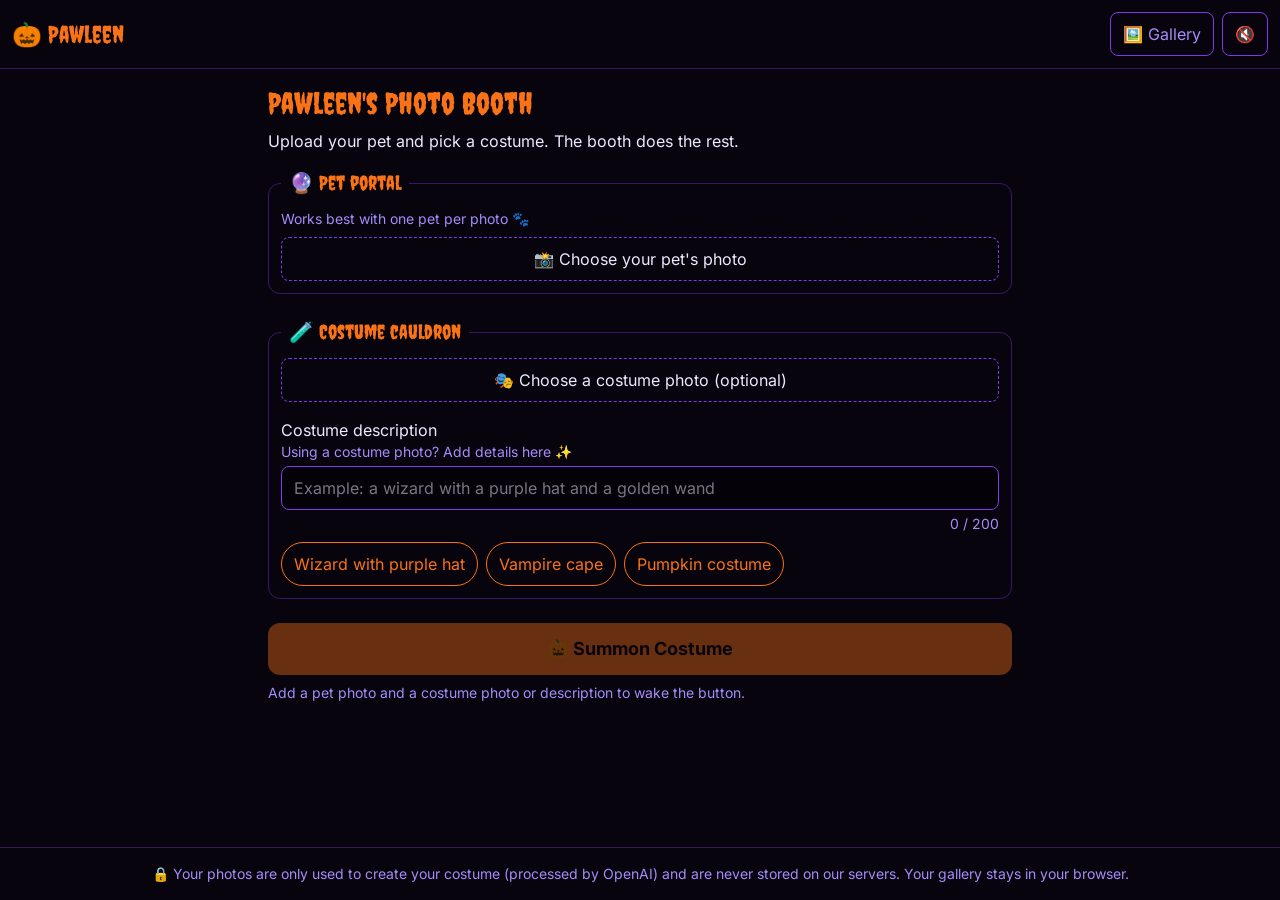
==== static/index.html @ 5bc572eb "Task 10.1: Haunted Gallery in IndexedDB" ====
<!doctype html>
<html lang="en">
<head>
  <meta charset="utf-8">
  <!-- Why: width=device-width makes the layout work from 320 px phones upward. -->
  <meta name="viewport" content="width=device-width, initial-scale=1">
  <meta name="theme-color" content="#07040d">
  <title>Pawleen | Haunted Pet Photo Booth</title>
  <!-- tailwind.css first, then styles.css, so our own rules can override it. -->
  <link rel="stylesheet" href="/static/css/tailwind.css">
  <link rel="stylesheet" href="/static/css/styles.css">
</head>
<body class="min-h-screen flex flex-col bg-night text-violet-100 font-body">

  <header class="flex flex-wrap items-center justify-between gap-2 px-3 py-3 border-b border-witch/40">
    <!-- Logo placeholder; the real logo comes in the polish tasks. -->
    <a href="/" class="font-display text-2xl text-pumpkin" id="logo">🎃 Pawleen</a>
    <nav class="flex items-center gap-2">
      <button type="button" id="nav-toggle"
        class="min-h-11 px-3 rounded-lg border border-witch text-witch-light hover:bg-witch/20 disabled:opacity-50 disabled:cursor-not-allowed">
        🖼️ Gallery
      </button>
      <!-- Sound toggle placeholder; wired up in the polish tasks. -->
      <button type="button" id="sound-toggle" aria-pressed="false" aria-label="Sound off"
        class="min-h-11 min-w-11 px-3 rounded-lg border border-witch text-witch-light hover:bg-witch/20">
        🔇
      </button>
    </nav>
  </header>

  <main class="flex-1 w-full max-w-3xl mx-auto px-3 py-4">
    <!-- Shown on any screen if the gallery cannot be read at page load (Req 9.16). -->
    <p id="gallery-load-error" class="mb-3 text-sm text-orange-300" role="alert" hidden></p>

    <section id="screen-booth" data-screen="booth" aria-labelledby="booth-title">
      <h1 id="booth-title" class="text-3xl text-pumpkin">Pawleen's Photo Booth</h1>
      <p class="mt-2">Upload your pet and pick a costume. The booth does the rest.</p>

      <form id="booth-form" class="mt-4 flex flex-col gap-6" novalidate>

        <!-- Pet portal -->
        <fieldset class="rounded-xl border border-witch/40 p-3">
          <legend class="px-2 text-xl text-pumpkin font-display">🔮 Pet portal</legend>
          <p class="text-sm text-witch-light">Works best with one pet per photo 🐾</p>
          <!-- No "capture" attribute on purpose: phones then offer camera or photo library. -->
          <label for="pet-input" id="pet-label"
            class="mt-2 flex min-h-11 w-full cursor-pointer items-center justify-center rounded-lg border border-dashed border-witch px-3 py-2 text-center hover:bg-witch/20 focus-within:outline focus-within:outline-2 focus-within:outline-pumpkin">
            📸 Choose your pet's photo
            <input id="pet-input" name="pet_photo" type="file" accept="image/jpeg,image/png,image/webp" class="sr-only">
          </label>
          <p id="pet-darkroom" class="mt-2 text-sm" role="status" hidden></p>
          <p id="pet-error" class="mt-2 text-sm text-orange-300" role="alert" hidden></p>
          <p id="pet-small" class="mt-2 text-sm text-witch-light" role="status" hidden></p>
          <div id="pet-preview-box" class="mt-2 flex flex-col items-start gap-2" hidden>
            <img id="pet-preview" alt="Preview of your pet photo" class="max-h-64 max-w-full rounded-lg object-contain">
            <button type="button" id="pet-remove"
              class="min-h-11 px-3 rounded-lg border border-witch text-witch-light hover:bg-witch/20">
              🗑️ Remove pet photo
            </button>
          </div>
        </fieldset>

        <!-- Costume cauldron -->
        <fieldset class="rounded-xl border border-witch/40 p-3">
          <legend class="px-2 text-xl text-pumpkin font-display">🧪 Costume cauldron</legend>

          <label for="costume-input" id="costume-label"
            class="flex min-h-11 w-full cursor-pointer items-center justify-center rounded-lg border border-dashed border-witch px-3 py-2 text-center hover:bg-witch/20 focus-within:outline focus-within:outline-2 focus-within:outline-pumpkin">
            🎭 Choose a costume photo (optional)
            <input id="costume-input" name="costume_photo" type="file" accept="image/jpeg,image/png,image/webp" class="sr-only">
          </label>
          <p id="costume-darkroom" class="mt-2 text-sm" role="status" hidden></p>
          <p id="costume-error" class="mt-2 text-sm text-orange-300" role="alert" hidden></p>
          <div id="costume-preview-box" class="mt-2 flex flex-col items-start gap-2" hidden>
            <img id="costume-preview" alt="Preview of your costume photo" class="max-h-64 max-w-full rounded-lg object-contain">
            <button type="button" id="costume-remove"
              class="min-h-11 px-3 rounded-lg border border-witch text-witch-light hover:bg-witch/20">
              🗑️ Remove costume photo
            </button>
          </div>

          <label for="description" class="mt-4 block">Costume description</label>
          <p class="text-sm text-witch-light">Using a costume photo? Add details here ✨</p>
          <input id="description" name="description" type="text" maxlength="200" autocomplete="off"
            placeholder="Example: a wizard with a purple hat and a golden wand"
            class="mt-1 w-full min-h-11 rounded-lg border border-witch bg-black/40 px-3 py-2">
          <div class="mt-1 flex flex-wrap items-start justify-between gap-2">
            <p id="description-trimmed" class="text-sm text-orange-300" role="status" hidden></p>
            <p id="description-count" class="ml-auto text-sm text-witch-light" aria-live="polite">0 / 200</p>
          </div>

          <!-- Example chips replace the description when tapped. -->
          <div id="chips" class="mt-2 flex flex-wrap gap-2" role="group" aria-label="Costume ideas">
            <button type="button" class="chip min-h-11 px-3 rounded-full border border-pumpkin text-pumpkin hover:bg-pumpkin/20" data-text="Wizard with purple hat">Wizard with purple hat</button>
            <button type="button" class="chip min-h-11 px-3 rounded-full border border-pumpkin text-pumpkin hover:bg-pumpkin/20" data-text="Vampire cape">Vampire cape</button>
            <button type="button" class="chip min-h-11 px-3 rounded-full border border-pumpkin text-pumpkin hover:bg-pumpkin/20" data-text="Pumpkin costume">Pumpkin costume</button>
          </div>
        </fieldset>

        <button type="submit" id="summon-button" disabled
          class="min-h-12 w-full rounded-xl bg-pumpkin px-4 py-3 text-lg font-bold text-night disabled:cursor-not-allowed disabled:opacity-40">
          🎃 Summon Costume
        </button>
        <p id="summon-hint" class="-mt-4 text-sm text-witch-light">Add a pet photo and a costume photo or description to wake the button.</p>
      </form>
    </section>

    <section id="screen-progress" data-screen="progress" aria-labelledby="progress-title" hidden>
      <h2 id="progress-title" class="text-2xl text-pumpkin">The spirits are working...</h2>

      <!-- role=status so screen readers hear each new message. -->
      <p id="progress-message" class="mt-3 text-lg" role="status" aria-live="polite">The Gatekeeper is inspecting your pet...</p>
      <p id="progress-sub" class="mt-1 text-sm text-witch-light" aria-live="polite" hidden></p>

      <div class="mt-4 h-4 w-full overflow-hidden rounded-full border border-witch/60 bg-black/40"
        role="progressbar" aria-valuemin="0" aria-valuemax="100" aria-valuenow="0" id="progress-track">
        <div id="progress-fill" class="progress-fill h-full rounded-full bg-pumpkin" style="width: 0%"></div>
      </div>

      <ol class="mt-4 flex flex-col gap-2" id="progress-steps">
        <li data-step="gatekeeping" data-state="pending" class="step-row flex min-h-11 items-center gap-3 rounded-lg border border-witch/40 px-3 py-2">
          <span class="step-icon w-6 text-center" aria-hidden="true">🔮</span>
          <span>Gatekeeper</span>
        </li>
        <li data-step="brewing" data-state="pending" class="step-row flex min-h-11 items-center gap-3 rounded-lg border border-witch/40 px-3 py-2">
          <span class="step-icon w-6 text-center" aria-hidden="true">🧪</span>
          <span>Costume Maker</span>
        </li>
        <li data-step="checking" data-state="pending" class="step-row flex min-h-11 items-center gap-3 rounded-lg border border-witch/40 px-3 py-2">
          <span class="step-icon w-6 text-center" aria-hidden="true">🔍</span>
          <span>Quality Checker</span>
        </li>
      </ol>
    </section>

    <section id="screen-result" data-screen="result" aria-labelledby="result-title" hidden>
      <h2 id="result-title" class="text-2xl text-pumpkin">Your spooky pet is ready!</h2>
      <p id="result-notice" class="mt-2 text-sm text-orange-300" role="status" hidden></p>

      <!-- Before_After_View: stacked on a 320 px phone, side by side from 480 px up. -->
      <div class="mt-4 grid grid-cols-1 gap-3 min-[480px]:grid-cols-2">
        <figure class="flex flex-col gap-1">
          <figcaption class="text-sm text-witch-light">After 🎃</figcaption>
          <!-- object-contain + fixed portrait ratio: every pixel shows, nothing is cropped. -->
          <div class="fog-reveal relative aspect-[2/3] w-full overflow-hidden rounded-xl border border-witch/60 bg-black/40">
            <img id="result-image" alt="Your pet in a spooky costume" class="h-full w-full object-contain">
          </div>
        </figure>
        <figure class="flex flex-col gap-1">
          <figcaption class="text-sm text-witch-light">Before 🐾</figcaption>
          <div class="relative aspect-[2/3] w-full overflow-hidden rounded-xl border border-witch/40 bg-black/40">
            <img id="result-before" alt="Your original pet photo" class="h-full w-full object-contain">
          </div>
        </figure>
      </div>

      <p id="result-spells" class="mt-4 text-center text-lg" aria-live="polite"></p>
      <p id="result-error" class="mt-2 text-sm text-orange-300" role="alert" hidden></p>
      <!-- Shown when the gallery could not keep this image (Req 9.15); download still works. -->
      <p id="result-save-error" class="mt-2 text-sm text-orange-300" role="alert" hidden></p>

      <div class="mt-3 flex flex-col gap-3">
        <button type="button" id="result-download"
          class="min-h-12 w-full rounded-xl bg-pumpkin px-4 py-3 text-lg font-bold text-night">
          💾 Download your spooky pet
        </button>
        <!-- Hidden unless the browser can share files (usually phones). -->
        <button type="button" id="result-share" hidden
          class="min-h-12 w-full rounded-xl border border-pumpkin px-4 py-3 text-lg font-bold text-pumpkin hover:bg-pumpkin/20">
          📤 Share
        </button>
        <button type="button" id="result-another"
          class="min-h-12 w-full rounded-xl border border-witch px-4 py-3 text-witch-light hover:bg-witch/20">
          🧪 Try another costume
        </button>
        <button type="button" id="result-new-pet"
          class="min-h-12 w-full rounded-xl border border-witch px-4 py-3 text-witch-light hover:bg-witch/20">
          🐾 New pet
        </button>
      </div>
    </section>

    <section id="screen-gallery" data-screen="gallery" aria-labelledby="gallery-title" hidden>
      <h2 id="gallery-title" tabindex="-1" class="text-2xl text-pumpkin">Haunted Gallery</h2>
      <p class="mt-2 text-sm text-witch-light" id="gallery-hint">🦇 Your gallery lives in this browser. Download your favourites to keep them forever!</p>
      <p id="gallery-error" class="mt-2 text-sm text-orange-300" role="alert" hidden></p>

      <!-- List view -->
      <div id="gallery-list-view">
        <p id="gallery-empty" class="mt-4 text-lg" hidden>👻 Nothing haunts this gallery yet. Go to the booth and summon your first costume!</p>
        <!-- Two columns fit a 320 px phone; min-w-0 lets long names wrap instead of widening the page. -->
        <ul id="gallery-grid" class="mt-4 grid grid-cols-2 gap-3 min-[640px]:grid-cols-3"></ul>
        <button type="button" id="gallery-clear" hidden
          class="mt-4 min-h-12 w-full rounded-xl border border-witch px-4 py-3 text-witch-light hover:bg-witch/20">
          🪦 Clear my whole gallery
        </button>
      </div>

      <!-- Detail view -->
      <div id="gallery-detail-view" hidden>
        <button type="button" id="gallery-back"
          class="mt-4 min-h-11 rounded-lg border border-witch px-3 text-witch-light hover:bg-witch/20">
          ⬅️ Back to the gallery
        </button>
        <h3 id="gallery-detail-name" class="mt-3 break-words text-xl text-pumpkin"></h3>
        <p id="gallery-detail-date" class="text-sm text-witch-light"></p>
        <!-- Natural size, shrunk only when it would not fit the screen. -->
        <div class="mt-3 flex justify-center">
          <img id="gallery-detail-image" alt="Your saved spooky pet" class="h-auto max-h-[80vh] w-auto max-w-full object-contain">
        </div>
        <p id="gallery-detail-error" class="mt-2 text-sm text-orange-300" role="alert" hidden></p>
        <div class="mt-3 flex flex-col gap-3">
          <button type="button" id="gallery-download"
            class="min-h-12 w-full rounded-xl bg-pumpkin px-4 py-3 text-lg font-bold text-night">💾 Download</button>
          <button type="button" id="gallery-share" hidden
            class="min-h-12 w-full rounded-xl border border-pumpkin px-4 py-3 text-lg font-bold text-pumpkin hover:bg-pumpkin/20">📤 Share</button>
          <button type="button" id="gallery-delete"
            class="min-h-12 w-full rounded-xl border border-witch px-4 py-3 text-witch-light hover:bg-witch/20">🪦 Delete</button>
        </div>
      </div>
    </section>

    <section id="screen-error" data-screen="error" aria-labelledby="error-title" hidden>
      <h2 id="error-title" class="text-2xl text-pumpkin">Something went bump</h2>
      <p id="error-message" class="mt-3 text-lg" role="alert"></p>
      <div id="error-chips" class="mt-3 flex flex-wrap gap-2" role="group" aria-label="Costume ideas" hidden></div>
      <button type="button" id="error-back"
        class="mt-4 min-h-12 w-full rounded-xl bg-pumpkin px-4 py-3 text-lg font-bold text-night">
        ⬅️ Back to the booth
      </button>
    </section>
  </main>

  <!-- Shared confirm dialog (delete one, or clear all). Focus is trapped in it by main.js. -->
  <div id="confirm-overlay" class="fixed inset-0 z-50 flex items-center justify-center bg-black/70 p-3" hidden>
    <div role="alertdialog" aria-modal="true" aria-labelledby="confirm-text"
      class="w-full max-w-sm rounded-xl border border-witch bg-night p-4">
      <p id="confirm-text" class="text-lg">🪦 Banish this spell forever? This can't be undone.</p>
      <div class="mt-4 flex flex-col gap-3 min-[400px]:flex-row">
        <button type="button" id="confirm-yes"
          class="min-h-12 flex-1 rounded-xl bg-pumpkin px-4 py-3 font-bold text-night">Banish</button>
        <button type="button" id="confirm-no"
          class="min-h-12 flex-1 rounded-xl border border-witch px-4 py-3 text-witch-light hover:bg-witch/20">Keep it</button>
      </div>
    </div>
  </div>

  <!-- One shared footer sits outside the sections, so it shows on every screen. -->
  <footer class="px-3 py-4 text-center text-sm text-witch-light border-t border-witch/40">
    <p id="privacy-note">🔒 Your photos are only used to create your costume (processed by OpenAI) and are never stored on our servers. Your gallery stays in your browser.</p>
  </footer>

  <script type="module" src="/static/js/main.js"></script>
</body>
</html>
---- static/css/styles.css ----
/* Self-hosted fonts (Creepster and Inter are SIL OFL 1.1, see static/fonts/*-OFL.txt).
   Why self-hosted: no third-party requests, so visitor IPs never reach a font host. */

/* font-display: swap shows fallback text at once, then swaps when the font loads. */
@font-face {
  font-family: "Creepster";
  font-style: normal;
  font-weight: 400;
  font-display: swap;
  src: url("/static/fonts/Creepster-Regular.woff2") format("woff2");
}

@font-face {
  font-family: "Inter";
  font-style: normal;
  font-weight: 100 900; /* variable font: one file covers every weight */
  font-display: swap;
  src: url("/static/fonts/Inter-Variable.woff2") format("woff2");
}

body {
  font-family: "Inter", sans-serif;
}

/* Creepster only has a regular weight; 400 stops the browser faking a bold. */
h1,
h2,
h3 {
  font-family: "Creepster", serif;
  font-weight: 400;
}

/* Base page styles. Mobile first: nothing here needs more than 320 px. */
html {
  background: #07040d; /* same as the night color, avoids a white flash on load */
  color-scheme: dark;
}

body {
  overflow-x: hidden; /* Why: stops any wide child from causing sideways scroll on phones */
}

/* Progress screen: pending rows dimmed, active row glowing, complete rows normal. */
.step-row[data-state="pending"] {
  opacity: 0.4;
}
.step-row[data-state="active"] {
  border-color: #f97316;
  box-shadow: 0 0 12px rgba(249, 115, 22, 0.7);
}
.step-row[data-state="complete"] {
  border-color: rgba(167, 139, 250, 0.7);
}
.progress-fill {
  box-shadow: 0 0 12px rgba(249, 115, 22, 0.9);
  transition: width 0.4s ease;
}
@media (prefers-reduced-motion: reduce) {
  .progress-fill {
    transition: none;
  }
}

/* Result screen: fog clears to reveal the costumed pet (Req 15.13).
   The fog is a pseudo-element on top of the image that fades and blurs away. */
.fog-reveal::after {
  content: "";
  position: absolute;
  inset: 0;
  pointer-events: none; /* Why: the fog must never block taps on the page */
  background: radial-gradient(circle at 50% 50%, rgba(167, 139, 250, 0.85), rgba(7, 4, 13, 0.95));
  backdrop-filter: blur(12px);
  animation: fog-clear 1.6s ease-out forwards;
}
@keyframes fog-clear {
  from {
    opacity: 1;
  }
  to {
    opacity: 0;
    visibility: hidden;
  }
}
@media (prefers-reduced-motion: reduce) {
  /* No animation: the image is simply visible at once. */
  .fog-reveal::after {
    animation: none;
    display: none;
  }
}

/* A visible focus ring for keyboard users, in the orange accent. */
:focus-visible {
  outline: 2px solid #f97316;
  outline-offset: 2px;
}
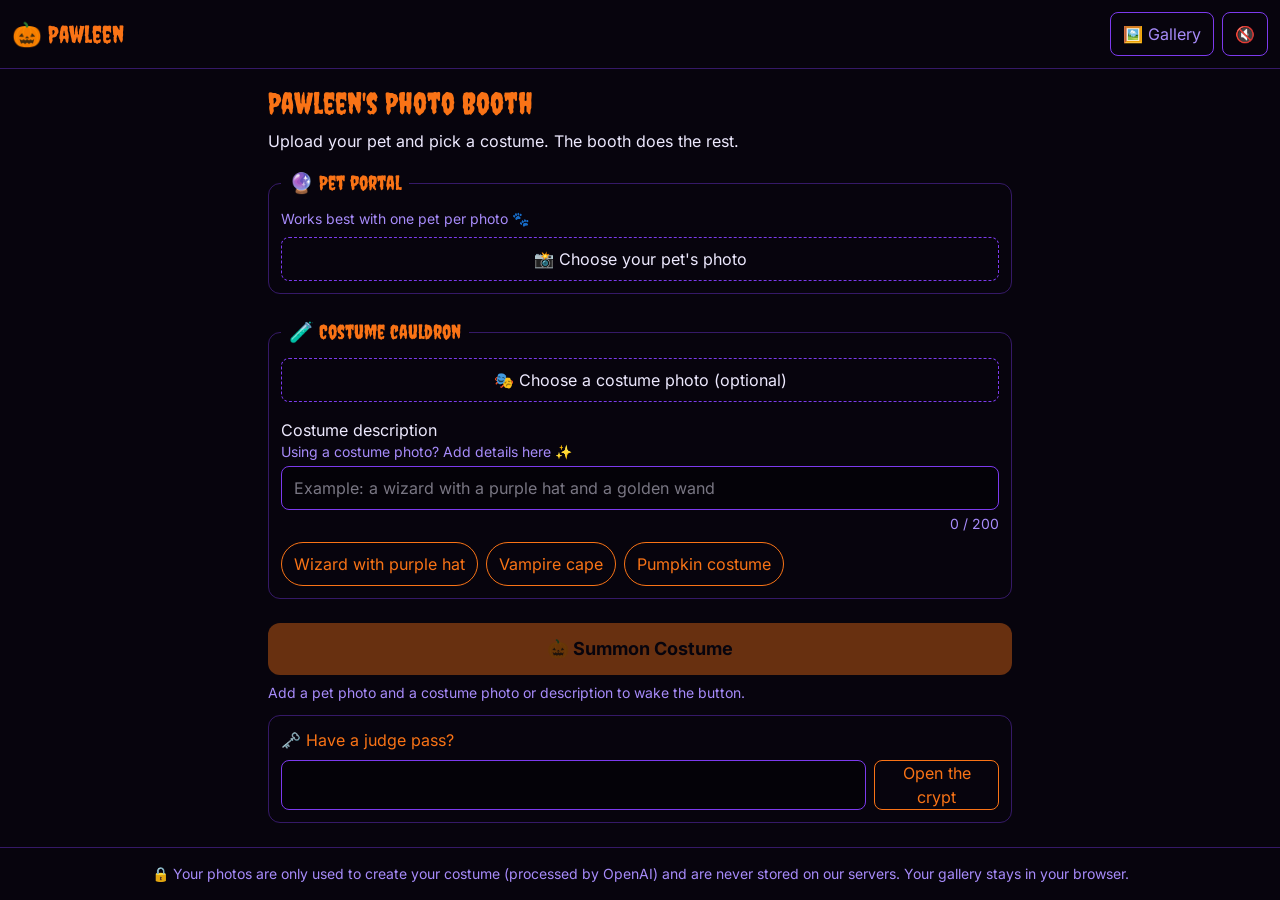
==== commit 3af9b0f0: "Task 10.2: judge pass link, box and usage line" ====
--- a/static/index.html
+++ b/static/index.html
@@ -103,6 +103,21 @@
         </button>
         <p id="summon-hint" class="-mt-4 text-sm text-witch-light">Add a pet photo and a costume photo or description to wake the button.</p>
       </form>
+
+      <!-- Judge pass: a separate form so Enter here never starts a summon. -->
+      <p id="usage-line" class="mt-6 text-center text-sm text-witch-light" aria-live="polite" hidden></p>
+      <form id="judge-form" class="mt-3 rounded-xl border border-witch/40 p-3" novalidate>
+        <label for="judge-input" class="block text-pumpkin">🗝️ Have a judge pass?</label>
+        <div class="mt-2 flex flex-col gap-2 min-[400px]:flex-row">
+          <input id="judge-input" type="password" minlength="1" maxlength="128" autocomplete="off"
+            class="min-h-11 w-full min-w-0 rounded-lg border border-witch bg-black/40 px-3 py-2">
+          <button type="submit" id="judge-submit"
+            class="min-h-11 rounded-lg border border-pumpkin px-4 text-pumpkin hover:bg-pumpkin/20 disabled:cursor-not-allowed disabled:opacity-50">
+            Open the crypt
+          </button>
+        </div>
+        <p id="judge-message" class="mt-2 break-words text-sm" role="status" aria-live="polite" hidden></p>
+      </form>
     </section>
 
     <section id="screen-progress" data-screen="progress" aria-labelledby="progress-title" hidden>
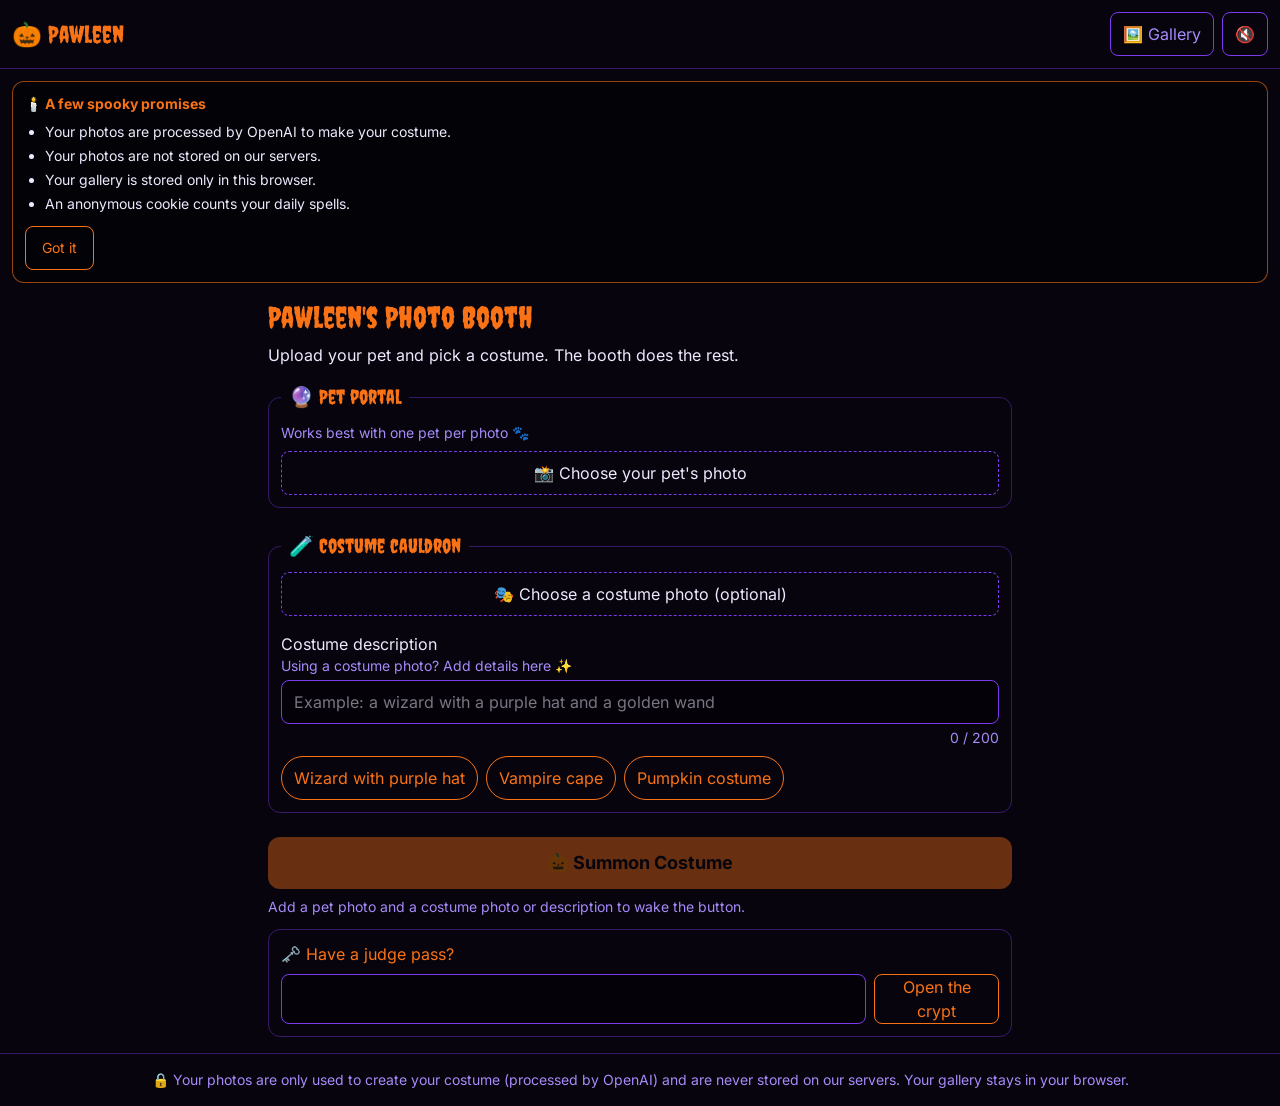
==== commit 41035b0f: "Task 10.3: first-visit privacy banner" ====
--- a/static/index.html
+++ b/static/index.html
@@ -27,6 +27,22 @@
       </button>
     </nav>
   </header>
+
+  <!-- Privacy_Banner: hidden until banner.js decides this is a first visit. -->
+  <aside id="privacy-banner" aria-labelledby="privacy-banner-title" hidden
+    class="mx-3 mt-3 rounded-xl border border-pumpkin/60 bg-black/50 p-3 text-sm">
+    <p id="privacy-banner-title" class="font-bold text-pumpkin">🕯️ A few spooky promises</p>
+    <ul class="mt-2 list-disc pl-5 space-y-1 break-words">
+      <li>Your photos are processed by OpenAI to make your costume.</li>
+      <li>Your photos are not stored on our servers.</li>
+      <li>Your gallery is stored only in this browser.</li>
+      <li>An anonymous cookie counts your daily spells.</li>
+    </ul>
+    <button type="button" id="privacy-banner-dismiss"
+      class="mt-3 min-h-11 w-full rounded-lg border border-pumpkin px-4 text-pumpkin hover:bg-pumpkin/20 min-[400px]:w-auto">
+      Got it
+    </button>
+  </aside>
 
   <main class="flex-1 w-full max-w-3xl mx-auto px-3 py-4">
     <!-- Shown on any screen if the gallery cannot be read at page load (Req 9.16). -->
@@ -265,6 +281,7 @@
     <p id="privacy-note">🔒 Your photos are only used to create your costume (processed by OpenAI) and are never stored on our servers. Your gallery stays in your browser.</p>
   </footer>
 
+  <script type="module" src="/static/js/banner.js"></script>
   <script type="module" src="/static/js/main.js"></script>
 </body>
 </html>
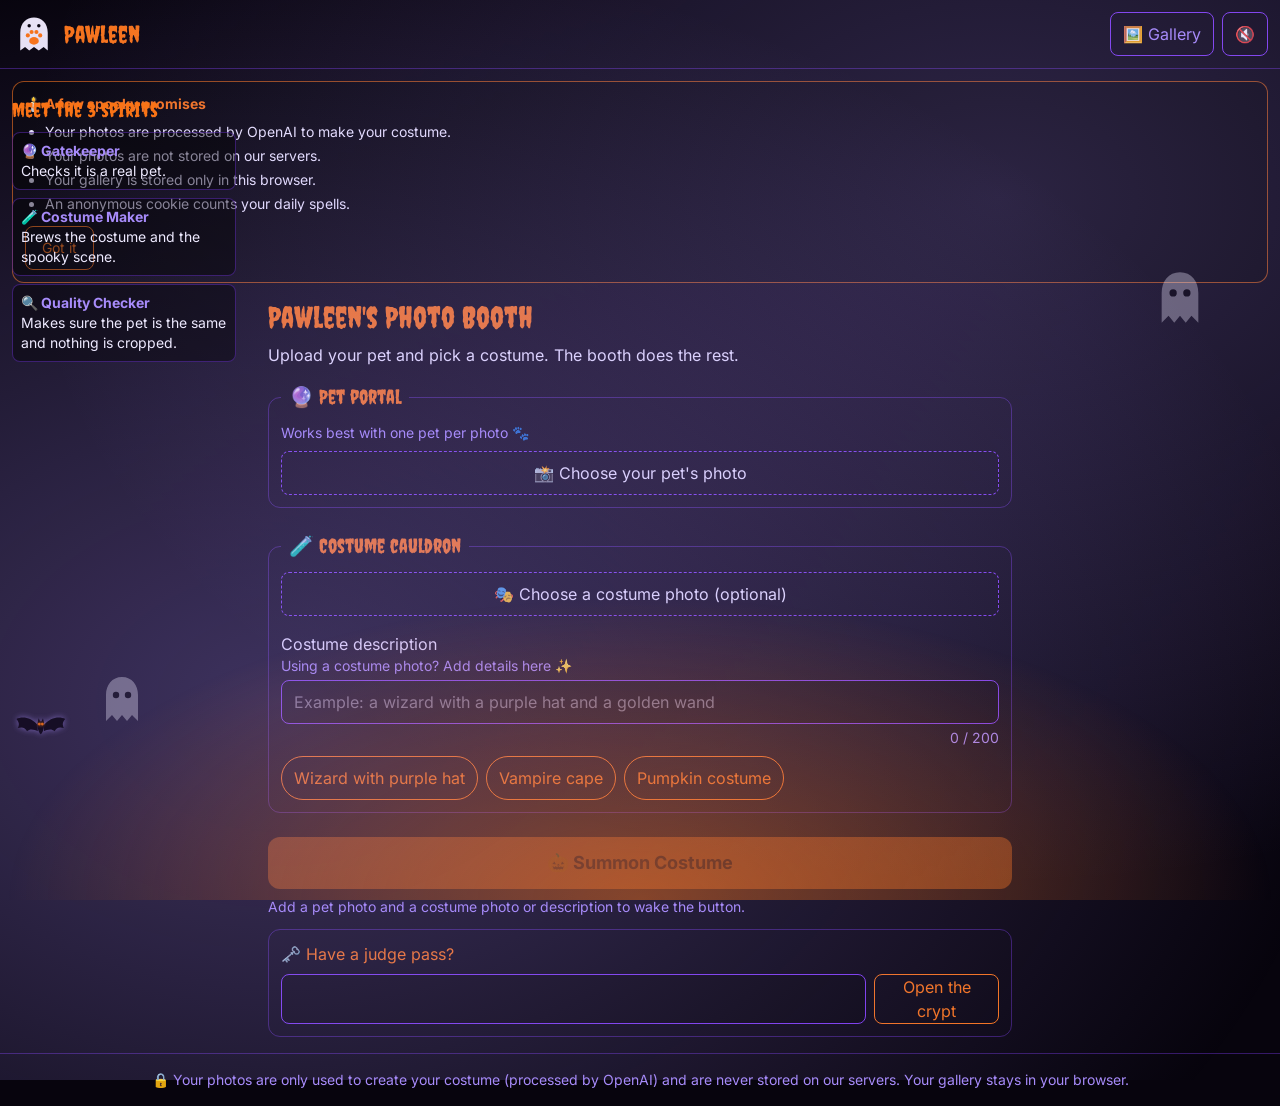
==== commit f9d8b64c: "Task 14.1-14.2: logo, favicon, fog, erratic bats, ghosts, spirits panel" ====
--- a/static/index.html
+++ b/static/index.html
@@ -6,21 +6,51 @@
   <meta name="viewport" content="width=device-width, initial-scale=1">
   <meta name="theme-color" content="#07040d">
   <title>Pawleen | Haunted Pet Photo Booth</title>
+  <!-- Why: inline data-URI favicon, so no extra request or external file. -->
+  <link rel="icon" href="data:image/svg+xml,%3Csvg%20xmlns='http%3A//www.w3.org/2000/svg'%20viewBox='0%200%2064%2064'%3E%3Cpath%20d='M12%2056V30C12%2016%2021%208%2032%208s20%208%2020%2022v26l-6-5-7%205-7-5-7%205-6-5z'%20fill='%23e9e4f5'/%3E%3Ccircle%20cx='25'%20cy='20'%20r='2.5'%20fill='%2307040d'/%3E%3Ccircle%20cx='39'%20cy='20'%20r='2.5'%20fill='%2307040d'/%3E%3Cellipse%20cx='32'%20cy='42'%20rx='7'%20ry='5.5'%20fill='%23f97316'/%3E%3Ccircle%20cx='23'%20cy='34'%20r='3'%20fill='%23f97316'/%3E%3Ccircle%20cx='28.5'%20cy='29'%20r='3'%20fill='%23f97316'/%3E%3Ccircle%20cx='35.5'%20cy='29'%20r='3'%20fill='%23f97316'/%3E%3Ccircle%20cx='41'%20cy='34'%20r='3'%20fill='%23f97316'/%3E%3C/svg%3E">
   <!-- tailwind.css first, then styles.css, so our own rules can override it. -->
   <link rel="stylesheet" href="/static/css/tailwind.css">
   <link rel="stylesheet" href="/static/css/styles.css">
 </head>
 <body class="min-h-screen flex flex-col bg-night text-violet-100 font-body">
 
+  <!-- Spooky effects: decorative only, clicks pass through (see styles.css). -->
+  <div class="fx-layer fx-fog" aria-hidden="true"></div>
+  <div class="fx-layer fx-candle" aria-hidden="true"></div>
+  <div class="fx-layer fx-flyers" aria-hidden="true">
+    <svg class="fx-flyer fx-bat fx-bat-1" viewBox="0 0 32 16" width="48" height="24"><g class="bat-wing bat-wing-l"><path fill="currentColor" d="M14 7C10 2 4 1 0 3c2 2 2 4 1 6 3-1 5 0 6 2 2-2 5-1 7 0z"/></g><g class="bat-wing bat-wing-r"><path fill="currentColor" d="M18 7c4-5 10-6 14-4-2 2-2 4-1 6-3-1-5 0-6 2-2-2-5-1-7 0z"/></g><path fill="currentColor" d="M14 5l.6-2.5.9 2.1h1l.9-2.1L18 5c.6 3-.5 7-2 8-1.5-1-2.6-5-2-8z"/><circle class="bat-eye" cx="15" cy="6.4" r="0.9" fill="#f97316"/><circle class="bat-eye" cx="17" cy="6.4" r="0.9" fill="#f97316"/></svg>
+    <svg class="fx-flyer fx-bat fx-bat-2" viewBox="0 0 32 16" width="40" height="20"><g class="bat-wing bat-wing-l"><path fill="currentColor" d="M14 7C10 2 4 1 0 3c2 2 2 4 1 6 3-1 5 0 6 2 2-2 5-1 7 0z"/></g><g class="bat-wing bat-wing-r"><path fill="currentColor" d="M18 7c4-5 10-6 14-4-2 2-2 4-1 6-3-1-5 0-6 2-2-2-5-1-7 0z"/></g><path fill="currentColor" d="M14 5l.6-2.5.9 2.1h1l.9-2.1L18 5c.6 3-.5 7-2 8-1.5-1-2.6-5-2-8z"/><circle class="bat-eye" cx="15" cy="6.4" r="0.9" fill="#f97316"/><circle class="bat-eye" cx="17" cy="6.4" r="0.9" fill="#f97316"/></svg>
+    <svg class="fx-flyer fx-bat fx-bat-3" viewBox="0 0 32 16" width="56" height="28"><g class="bat-wing bat-wing-l"><path fill="currentColor" d="M14 7C10 2 4 1 0 3c2 2 2 4 1 6 3-1 5 0 6 2 2-2 5-1 7 0z"/></g><g class="bat-wing bat-wing-r"><path fill="currentColor" d="M18 7c4-5 10-6 14-4-2 2-2 4-1 6-3-1-5 0-6 2-2-2-5-1-7 0z"/></g><path fill="currentColor" d="M14 5l.6-2.5.9 2.1h1l.9-2.1L18 5c.6 3-.5 7-2 8-1.5-1-2.6-5-2-8z"/><circle class="bat-eye" cx="15" cy="6.4" r="0.9" fill="#f97316"/><circle class="bat-eye" cx="17" cy="6.4" r="0.9" fill="#f97316"/></svg>
+    <svg class="fx-flyer fx-bat fx-bat-4" viewBox="0 0 32 16" width="44" height="22"><g class="bat-wing bat-wing-l"><path fill="currentColor" d="M14 7C10 2 4 1 0 3c2 2 2 4 1 6 3-1 5 0 6 2 2-2 5-1 7 0z"/></g><g class="bat-wing bat-wing-r"><path fill="currentColor" d="M18 7c4-5 10-6 14-4-2 2-2 4-1 6-3-1-5 0-6 2-2-2-5-1-7 0z"/></g><path fill="currentColor" d="M14 5l.6-2.5.9 2.1h1l.9-2.1L18 5c.6 3-.5 7-2 8-1.5-1-2.6-5-2-8z"/><circle class="bat-eye" cx="15" cy="6.4" r="0.9" fill="#f97316"/><circle class="bat-eye" cx="17" cy="6.4" r="0.9" fill="#f97316"/></svg>
+    <svg class="fx-flyer fx-ghost fx-ghost-1" viewBox="0 0 20 24" width="46" height="55"><path fill="currentColor" d="M10 1C5 1 2 5 2 10v13l3-3 2.5 3L10 20l2.5 3L15 20l3 3V10c0-5-3-9-8-9z"/><circle cx="7" cy="10" r="1.6" fill="#07040d"/><circle cx="13" cy="10" r="1.6" fill="#07040d"/></svg>
+    <svg class="fx-flyer fx-ghost fx-ghost-2" viewBox="0 0 20 24" width="40" height="48"><path fill="currentColor" d="M10 1C5 1 2 5 2 10v13l3-3 2.5 3L10 20l2.5 3L15 20l3 3V10c0-5-3-9-8-9z"/><circle cx="7" cy="10" r="1.6" fill="#07040d"/><circle cx="13" cy="10" r="1.6" fill="#07040d"/></svg>
+  </div>
+  <!-- Side panels: only shown from 1280 px up (see styles.css), hidden on phones. -->
+  <aside id="spirits-panel" class="side-panel side-panel-left" aria-labelledby="spirits-title">
+    <h2 id="spirits-title" class="text-xl text-pumpkin">Meet the 3 spirits</h2>
+    <ul class="mt-2 flex flex-col gap-2">
+      <li class="rounded-lg border border-witch/40 bg-black/40 p-2 text-sm"><p class="font-bold text-witch-light">🔮 Gatekeeper</p><p>Checks it is a real pet.</p></li>
+      <li class="rounded-lg border border-witch/40 bg-black/40 p-2 text-sm"><p class="font-bold text-witch-light">🧪 Costume Maker</p><p>Brews the costume and the spooky scene.</p></li>
+      <li class="rounded-lg border border-witch/40 bg-black/40 p-2 text-sm"><p class="font-bold text-witch-light">🔍 Quality Checker</p><p>Makes sure the pet is the same and nothing is cropped.</p></li>
+    </ul>
+  </aside>
+  <!-- Hall of Fame: examples.js fills it from /static/examples/ and keeps it hidden if no file exists. -->
+  <aside id="hall-panel" class="side-panel side-panel-right" aria-labelledby="hall-title" hidden>
+    <h2 id="hall-title" class="text-xl text-pumpkin">Haunted Hall of Fame</h2>
+    <ul id="hall-list" class="mt-2 flex flex-col gap-2"></ul>
+  </aside>
   <header class="flex flex-wrap items-center justify-between gap-2 px-3 py-3 border-b border-witch/40">
-    <!-- Logo placeholder; the real logo comes in the polish tasks. -->
-    <a href="/" class="font-display text-2xl text-pumpkin" id="logo">🎃 Pawleen</a>
+    <!-- Logo: decorative ghost with a paw print; the name stays as visible text. -->
+    <a href="/" class="inline-flex items-center gap-2 font-display text-2xl text-pumpkin" id="logo">
+      <svg class="w-11 h-11 shrink-0" viewBox="0 0 64 64" aria-hidden="true" focusable="false"><path d="M12 56V30C12 16 21 8 32 8s20 8 20 22v26l-6-5-7 5-7-5-7 5-6-5z" fill="#e9e4f5"/><circle cx="25" cy="20" r="2.5" fill="#07040d"/><circle cx="39" cy="20" r="2.5" fill="#07040d"/><ellipse cx="32" cy="42" rx="7" ry="5.5" fill="#f97316"/><circle cx="23" cy="34" r="3" fill="#f97316"/><circle cx="28.5" cy="29" r="3" fill="#f97316"/><circle cx="35.5" cy="29" r="3" fill="#f97316"/><circle cx="41" cy="34" r="3" fill="#f97316"/></svg>
+      <span>Pawleen</span>
+    </a>
     <nav class="flex items-center gap-2">
       <button type="button" id="nav-toggle"
         class="min-h-11 px-3 rounded-lg border border-witch text-witch-light hover:bg-witch/20 disabled:opacity-50 disabled:cursor-not-allowed">
         🖼️ Gallery
       </button>
-      <!-- Sound toggle placeholder; wired up in the polish tasks. -->
+      <!-- Sound toggle: off by default; sound.js sets the icon and label. -->
       <button type="button" id="sound-toggle" aria-pressed="false" aria-label="Sound off"
         class="min-h-11 min-w-11 px-3 rounded-lg border border-witch text-witch-light hover:bg-witch/20">
         🔇
@@ -283,5 +313,7 @@
 
   <script type="module" src="/static/js/banner.js"></script>
   <script type="module" src="/static/js/main.js"></script>
+  <script type="module" src="/static/js/examples.js"></script>
+  <script type="module" src="/static/js/bats.js"></script>
 </body>
 </html>
--- a/static/css/styles.css
+++ b/static/css/styles.css
@@ -89,6 +89,161 @@
   }
 }
 
+/* ---- Spooky effects (Req 15.3, 15.8) ----
+   All layers are fixed and pointer-events: none so taps and clicks pass through.
+   They use gradients and inline SVG only, so there are no external requests. */
+.fx-layer {
+  position: fixed;
+  inset: 0;
+  pointer-events: none;
+  z-index: 1;
+  overflow: hidden;
+}
+
+/* Fog: two oversized radial-gradient layers drifting in opposite directions. */
+.fx-fog {
+  inset: -20%;
+  background:
+    radial-gradient(ellipse at 30% 70%, rgba(167, 139, 250, 0.35), transparent 60%),
+    radial-gradient(ellipse at 70% 30%, rgba(167, 139, 250, 0.25), transparent 55%);
+  animation: fog-drift 20s ease-in-out infinite alternate;
+}
+@keyframes fog-drift {
+  from {
+    transform: translate3d(-4%, 0, 0);
+  }
+  to {
+    transform: translate3d(4%, -3%, 0);
+  }
+}
+
+/* Candle glow: soft orange light at the bottom that pulses like a flame. */
+.fx-candle {
+  /* Only the lower third of the screen, so the glow sits low like a real candle. */
+  top: 66%;
+  background: radial-gradient(ellipse at 50% 100%, rgba(249, 115, 22, 0.45), transparent 70%);
+  animation: candle-flicker 3.5s ease-in-out infinite;
+}
+@keyframes candle-flicker {
+  0%,
+  100% {
+    opacity: 0.6;
+  }
+  45% {
+    opacity: 1;
+  }
+  70% {
+    opacity: 0.75;
+  }
+}
+
+/* Bats and ghosts: small, soft, and floating across the screen. */
+.fx-flyer {
+  position: absolute;
+}
+.fx-bat {
+  /* Why: a dark silhouette with a soft light-purple glow stays visible on both
+     the dark sky and the lighter fog. */
+  color: #120a1f;
+  opacity: 0.85;
+  filter: drop-shadow(0 0 3px rgba(167, 139, 250, 0.7));
+  /* Why: bats.js moves each bat every frame (transform) and flips it (scale);
+     hidden until then so nothing flashes in the corner. */
+  top: 0;
+  left: 0;
+  visibility: hidden;
+}
+/* Wings: each wing squashes up and down around its inner edge (next to the body). */
+.bat-wing {
+  transform-box: fill-box;
+  /* bats.js changes --bat-flap-time to match the flight speed. */
+  animation: bat-flap var(--bat-flap-time, 0.32s) ease-in-out infinite alternate;
+}
+.bat-wing-l {
+  transform-origin: 100% 60%;
+}
+.bat-wing-r {
+  transform-origin: 0% 60%;
+}
+@keyframes bat-flap {
+  from {
+    transform: scaleY(1);
+  }
+  to {
+    transform: scaleY(0.3);
+  }
+}
+/* Glowing orange eyes. */
+.bat-eye {
+  filter: drop-shadow(0 0 1px #f97316);
+}
+.fx-ghost {
+  color: #ede9fe;
+  opacity: 0.35;
+  animation: ghost-float 9s ease-in-out infinite alternate;
+}
+.fx-ghost-1 {
+  top: 30%;
+  right: 6%;
+}
+.fx-ghost-2 {
+  top: 75%;
+  left: 8%;
+  animation-delay: -4s;
+}
+@keyframes ghost-float {
+  from {
+    transform: translate3d(0, 0, 0);
+  }
+  to {
+    transform: translate3d(-12px, -26px, 0);
+  }
+}
+
+/* Reduced motion (Req 15.15, 15.18): fog stays as a still background, the rest
+   stops or hides. The progress bar width change is kept on purpose, because it
+   shows real progress rather than decoration. */
+@media (prefers-reduced-motion: reduce) {
+  .fx-fog,
+  .fx-candle {
+    animation: none;
+  }
+  .fx-flyers {
+    display: none;
+  }
+  .bat-wing {
+    animation: none;
+  }
+  *,
+  *::before,
+  *::after {
+    scroll-behavior: auto !important;
+  }
+}
+
+/* Side panels: fixed in the empty space beside the centered content.
+   Hidden below 1280 px so phones and tablets stay clean. The main column is
+   48rem wide, so at 1280 px each side has 256 px: the panels are 224 px. */
+.side-panel {
+  display: none;
+}
+@media (min-width: 1280px) {
+  .side-panel:not([hidden]) {
+    display: block;
+    position: fixed;
+    top: 6rem;
+    bottom: 1rem;
+    width: 14rem;
+    overflow-y: auto;
+    z-index: 2; /* above the effects layers (z-index 1) so text stays readable */
+  }
+  .side-panel-left {
+    left: 0.75rem;
+  }
+  .side-panel-right {
+    right: 0.75rem;
+  }
+}
 /* A visible focus ring for keyboard users, in the orange accent. */
 :focus-visible {
   outline: 2px solid #f97316;
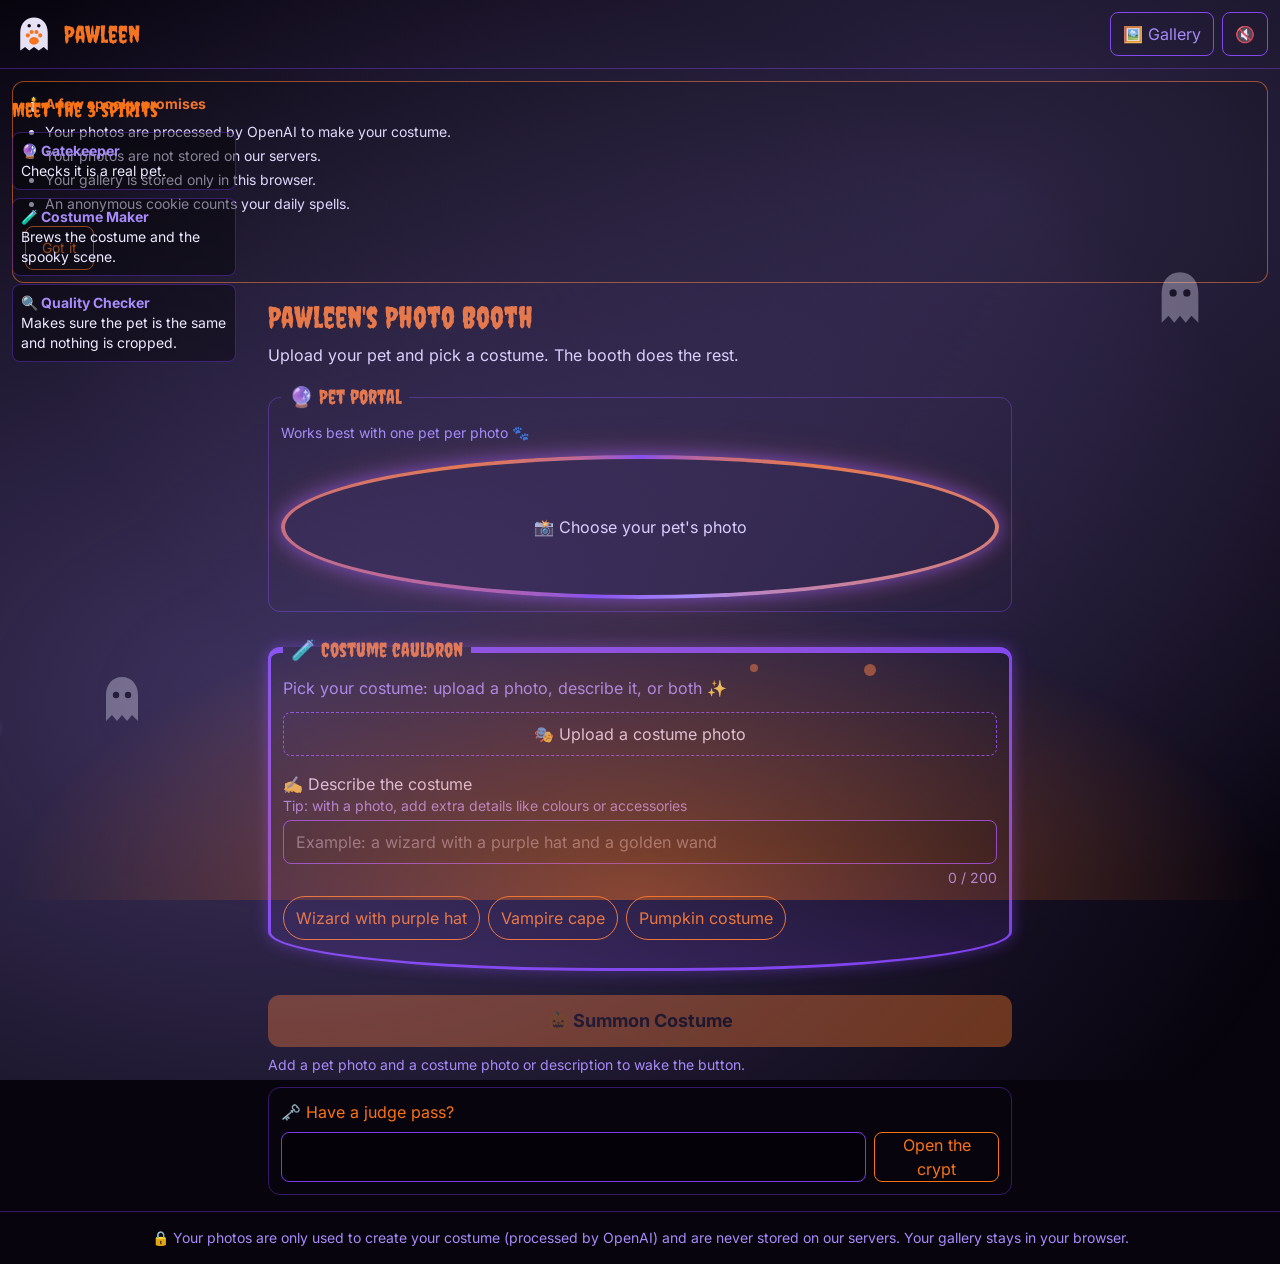
==== commit 03e40b51: "Task 14.3: glowing portal, bubbling cauldron, clearer costume copy" ====
--- a/static/index.html
+++ b/static/index.html
@@ -90,7 +90,7 @@
           <p class="text-sm text-witch-light">Works best with one pet per photo 🐾</p>
           <!-- No "capture" attribute on purpose: phones then offer camera or photo library. -->
           <label for="pet-input" id="pet-label"
-            class="mt-2 flex min-h-11 w-full cursor-pointer items-center justify-center rounded-lg border border-dashed border-witch px-3 py-2 text-center hover:bg-witch/20 focus-within:outline focus-within:outline-2 focus-within:outline-pumpkin">
+            class="portal mt-3 flex min-h-36 w-full cursor-pointer items-center justify-center px-8 py-6 text-center focus-within:outline focus-within:outline-2 focus-within:outline-pumpkin">
             📸 Choose your pet's photo
             <input id="pet-input" name="pet_photo" type="file" accept="image/jpeg,image/png,image/webp" class="sr-only">
           </label>
@@ -107,12 +107,13 @@
         </fieldset>
 
         <!-- Costume cauldron -->
-        <fieldset class="rounded-xl border border-witch/40 p-3">
+        <fieldset class="cauldron p-3">
           <legend class="px-2 text-xl text-pumpkin font-display">🧪 Costume cauldron</legend>
+          <p class="mb-3 text-witch-light">Pick your costume: upload a photo, describe it, or both ✨</p>
 
           <label for="costume-input" id="costume-label"
             class="flex min-h-11 w-full cursor-pointer items-center justify-center rounded-lg border border-dashed border-witch px-3 py-2 text-center hover:bg-witch/20 focus-within:outline focus-within:outline-2 focus-within:outline-pumpkin">
-            🎭 Choose a costume photo (optional)
+            🎭 Upload a costume photo
             <input id="costume-input" name="costume_photo" type="file" accept="image/jpeg,image/png,image/webp" class="sr-only">
           </label>
           <p id="costume-darkroom" class="mt-2 text-sm" role="status" hidden></p>
@@ -125,8 +126,8 @@
             </button>
           </div>
 
-          <label for="description" class="mt-4 block">Costume description</label>
-          <p class="text-sm text-witch-light">Using a costume photo? Add details here ✨</p>
+          <label for="description" class="mt-4 block">✍️ Describe the costume</label>
+          <p class="text-sm text-witch-light">Tip: with a photo, add extra details like colours or accessories</p>
           <input id="description" name="description" type="text" maxlength="200" autocomplete="off"
             placeholder="Example: a wizard with a purple hat and a golden wand"
             class="mt-1 w-full min-h-11 rounded-lg border border-witch bg-black/40 px-3 py-2">
@@ -144,7 +145,7 @@
         </fieldset>
 
         <button type="submit" id="summon-button" disabled
-          class="min-h-12 w-full rounded-xl bg-pumpkin px-4 py-3 text-lg font-bold text-night disabled:cursor-not-allowed disabled:opacity-40">
+          class="glow-btn min-h-12 w-full rounded-xl bg-pumpkin px-4 py-3 text-lg font-bold text-night disabled:cursor-not-allowed disabled:opacity-40">
           🎃 Summon Costume
         </button>
         <p id="summon-hint" class="-mt-4 text-sm text-witch-light">Add a pet photo and a costume photo or description to wake the button.</p>
@@ -222,7 +223,7 @@
 
       <div class="mt-3 flex flex-col gap-3">
         <button type="button" id="result-download"
-          class="min-h-12 w-full rounded-xl bg-pumpkin px-4 py-3 text-lg font-bold text-night">
+          class="glow-btn min-h-12 w-full rounded-xl bg-pumpkin px-4 py-3 text-lg font-bold text-night">
           💾 Download your spooky pet
         </button>
         <!-- Hidden unless the browser can share files (usually phones). -->
@@ -272,7 +273,7 @@
         <p id="gallery-detail-error" class="mt-2 text-sm text-orange-300" role="alert" hidden></p>
         <div class="mt-3 flex flex-col gap-3">
           <button type="button" id="gallery-download"
-            class="min-h-12 w-full rounded-xl bg-pumpkin px-4 py-3 text-lg font-bold text-night">💾 Download</button>
+            class="glow-btn min-h-12 w-full rounded-xl bg-pumpkin px-4 py-3 text-lg font-bold text-night">💾 Download</button>
           <button type="button" id="gallery-share" hidden
             class="min-h-12 w-full rounded-xl border border-pumpkin px-4 py-3 text-lg font-bold text-pumpkin hover:bg-pumpkin/20">📤 Share</button>
           <button type="button" id="gallery-delete"
@@ -286,7 +287,7 @@
       <p id="error-message" class="mt-3 text-lg" role="alert"></p>
       <div id="error-chips" class="mt-3 flex flex-wrap gap-2" role="group" aria-label="Costume ideas" hidden></div>
       <button type="button" id="error-back"
-        class="mt-4 min-h-12 w-full rounded-xl bg-pumpkin px-4 py-3 text-lg font-bold text-night">
+        class="glow-btn mt-4 min-h-12 w-full rounded-xl bg-pumpkin px-4 py-3 text-lg font-bold text-night">
         ⬅️ Back to the booth
       </button>
     </section>
@@ -299,7 +300,7 @@
       <p id="confirm-text" class="text-lg">🪦 Banish this spell forever? This can't be undone.</p>
       <div class="mt-4 flex flex-col gap-3 min-[400px]:flex-row">
         <button type="button" id="confirm-yes"
-          class="min-h-12 flex-1 rounded-xl bg-pumpkin px-4 py-3 font-bold text-night">Banish</button>
+          class="glow-btn min-h-12 flex-1 rounded-xl bg-pumpkin px-4 py-3 font-bold text-night">Banish</button>
         <button type="button" id="confirm-no"
           class="min-h-12 flex-1 rounded-xl border border-witch px-4 py-3 text-witch-light hover:bg-witch/20">Keep it</button>
       </div>
--- a/static/css/styles.css
+++ b/static/css/styles.css
@@ -200,13 +200,119 @@
   }
 }
 
+/* ---- Portal, cauldron, glowing buttons (Req 15.1, 15.2, 15.4, 15.6) ---- */
+
+/* Pet portal: an oval upload zone with a conic-gradient swirl for a border.
+   Why two backgrounds: the inner one (padding-box) hides the swirl in the middle,
+   so only the transparent border area shows it. */
+.portal {
+  border: 4px solid transparent;
+  border-radius: 50%;
+  min-height: 9rem;
+  background:
+    linear-gradient(#0d0716, #0d0716) padding-box,
+    conic-gradient(from 0deg, #7c3aed, #f97316, #a78bfa, #7c3aed, #f97316, #7c3aed) border-box;
+  box-shadow: 0 0 18px rgba(124, 58, 237, 0.7), 0 0 36px rgba(249, 115, 22, 0.25);
+  animation: portal-pulse 4s ease-in-out infinite alternate;
+}
+.portal:hover {
+  box-shadow: 0 0 24px rgba(167, 139, 250, 0.9), 0 0 44px rgba(249, 115, 22, 0.4);
+}
+@keyframes portal-pulse {
+  from {
+    box-shadow: 0 0 14px rgba(124, 58, 237, 0.6), 0 0 30px rgba(249, 115, 22, 0.2);
+  }
+  to {
+    box-shadow: 0 0 24px rgba(124, 58, 237, 0.9), 0 0 44px rgba(249, 115, 22, 0.35);
+  }
+}
+
+/* Costume cauldron: a pot with a wide rim, round belly and two rising bubbles.
+   The fieldset keeps its content readable; only the border shape changes. */
+.cauldron {
+  position: relative;
+  border: 3px solid #7c3aed;
+  border-top-width: 6px; /* the rim */
+  border-radius: 0.75rem 0.75rem 45% 45% / 0.75rem 0.75rem 12% 12%;
+  padding-bottom: 1.75rem;
+  background: linear-gradient(to top, rgba(124, 58, 237, 0.18), transparent 40%);
+  box-shadow: 0 0 16px rgba(124, 58, 237, 0.45);
+}
+.cauldron::before,
+.cauldron::after {
+  content: "";
+  position: absolute;
+  top: 0;
+  width: 0.75rem;
+  height: 0.75rem;
+  border-radius: 50%;
+  background: rgba(249, 115, 22, 0.55);
+  pointer-events: none; /* Why: bubbles are decoration and must never block taps */
+  animation: bubble-rise 3.2s ease-in infinite;
+}
+.cauldron::before {
+  right: 18%;
+}
+.cauldron::after {
+  right: 34%;
+  width: 0.5rem;
+  height: 0.5rem;
+  animation-delay: -1.6s;
+}
+@keyframes bubble-rise {
+  from {
+    transform: translateY(0.5rem);
+    opacity: 0.9;
+  }
+  to {
+    transform: translateY(-1.6rem);
+    opacity: 0;
+  }
+}
+
+/* Primary buttons glow in orange: resting, hover (stronger), and keyboard focus. */
+.glow-btn {
+  box-shadow: 0 0 10px rgba(249, 115, 22, 0.55);
+  transition: box-shadow 0.2s ease;
+}
+.glow-btn:hover:not(:disabled) {
+  box-shadow: 0 0 20px rgba(249, 115, 22, 0.95);
+}
+.glow-btn:focus-visible {
+  box-shadow: 0 0 22px rgba(249, 115, 22, 1), 0 0 0 4px rgba(237, 233, 254, 0.9);
+}
+.glow-btn:disabled {
+  box-shadow: none; /* a sleeping button should not look awake */
+}
+
+/* Touch targets: on phones and tablets every control is at least 44 x 44 px. */
+@media (max-width: 767px) {
+  button,
+  input:not([type="file"]),
+  #logo,
+  .portal,
+  label[for="costume-input"] {
+    min-height: 44px;
+  }
+  button,
+  #logo {
+    min-width: 44px;
+  }
+}
+
 /* Reduced motion (Req 15.15, 15.18): fog stays as a still background, the rest
    stops or hides. The progress bar width change is kept on purpose, because it
    shows real progress rather than decoration. */
 @media (prefers-reduced-motion: reduce) {
   .fx-fog,
-  .fx-candle {
+  .fx-candle,
+  .portal,
+  .cauldron::before,
+  .cauldron::after {
     animation: none;
+  }
+  .glow-btn {
+    transition: none;
   }
   .fx-flyers {
     display: none;
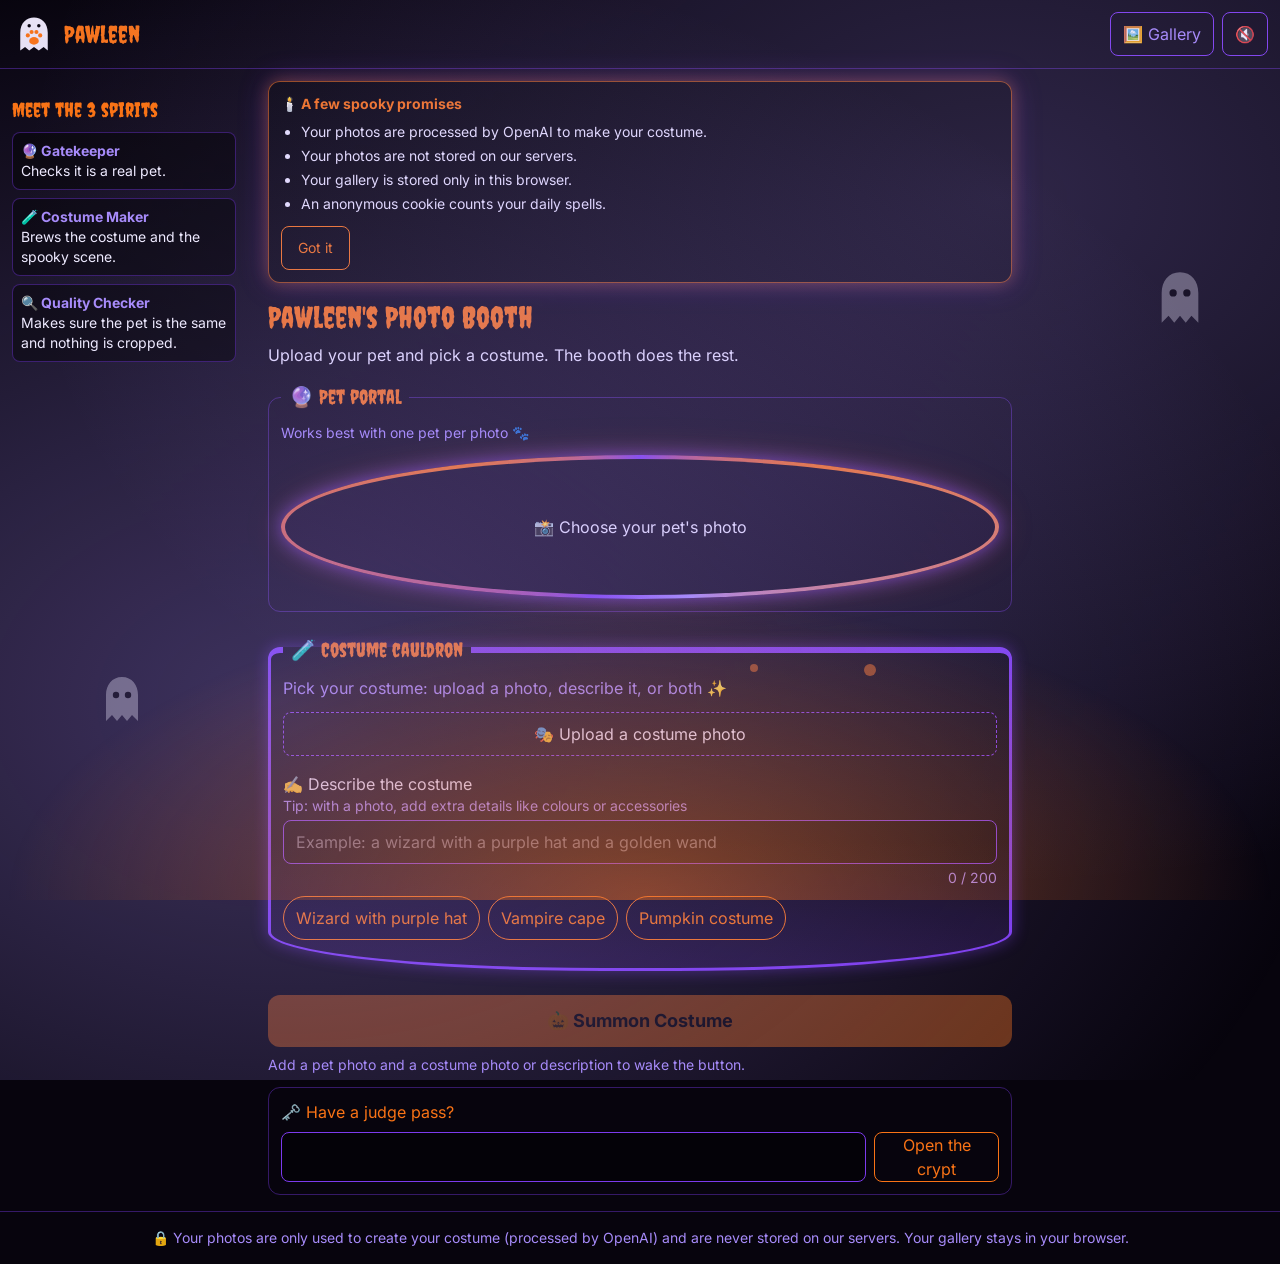
==== commit 595abf7d: "Polish: banner card, gallery times, scene variety, judge badge" ====
--- a/static/index.html
+++ b/static/index.html
@@ -60,7 +60,7 @@
 
   <!-- Privacy_Banner: hidden until banner.js decides this is a first visit. -->
   <aside id="privacy-banner" aria-labelledby="privacy-banner-title" hidden
-    class="mx-3 mt-3 rounded-xl border border-pumpkin/60 bg-black/50 p-3 text-sm">
+    class="privacy-card mx-auto mt-3 w-[calc(100%-1.5rem)] max-w-[calc(48rem-1.5rem)] rounded-xl border border-pumpkin/60 bg-black/50 p-3 text-sm">
     <p id="privacy-banner-title" class="font-bold text-pumpkin">🕯️ A few spooky promises</p>
     <ul class="mt-2 list-disc pl-5 space-y-1 break-words">
       <li>Your photos are processed by OpenAI to make your costume.</li>
@@ -153,6 +153,8 @@
 
       <!-- Judge pass: a separate form so Enter here never starts a summon. -->
       <p id="usage-line" class="mt-6 text-center text-sm text-witch-light" aria-live="polite" hidden></p>
+      <!-- Judge badge: replaces the pass box once a pass is accepted. -->
+      <p id="judge-badge" class="mt-3 rounded-full border border-pumpkin/60 px-3 py-1 text-center text-sm text-pumpkin" role="status" hidden></p>
       <form id="judge-form" class="mt-3 rounded-xl border border-witch/40 p-3" novalidate>
         <label for="judge-input" class="block text-pumpkin">🗝️ Have a judge pass?</label>
         <div class="mt-2 flex flex-col gap-2 min-[400px]:flex-row">
--- a/static/css/styles.css
+++ b/static/css/styles.css
@@ -355,3 +355,8 @@
   outline: 2px solid #f97316;
   outline-offset: 2px;
 }
+
+/* Privacy banner: same rounded, glowing card look as the booth sections. */
+.privacy-card {
+  box-shadow: 0 0 16px rgba(249, 115, 22, 0.35), 0 0 30px rgba(124, 58, 237, 0.3);
+}
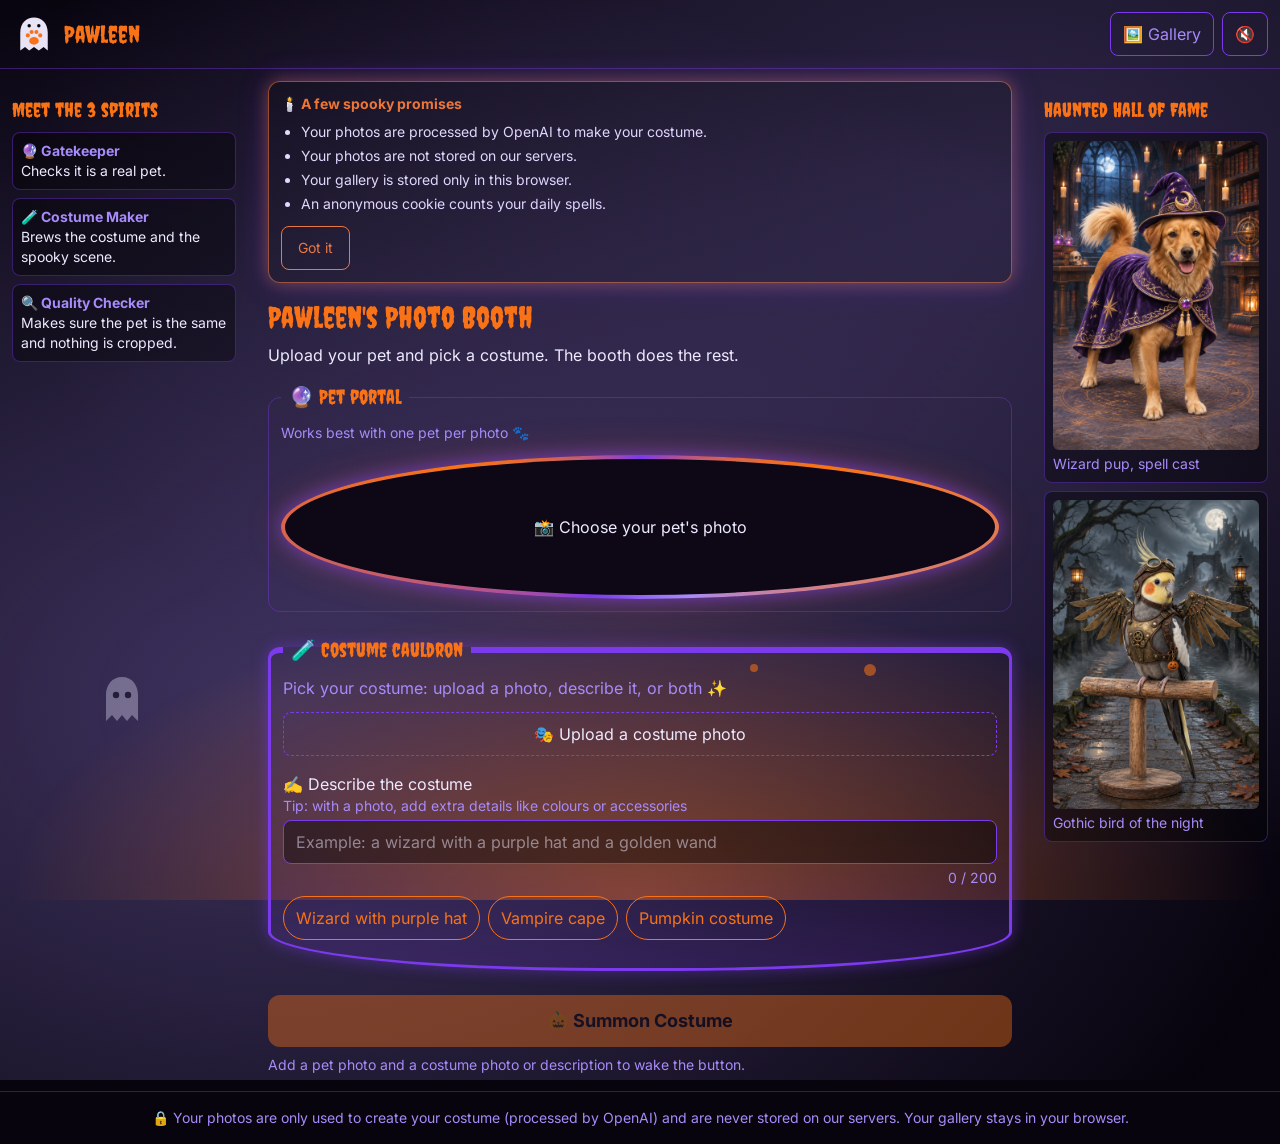
==== commit c718047b: "Judge box only when judge mode is on; refresh spell count after each spell; smoother bat exits" ====
--- a/static/index.html
+++ b/static/index.html
@@ -18,12 +18,12 @@
   <div class="fx-layer fx-fog" aria-hidden="true"></div>
   <div class="fx-layer fx-candle" aria-hidden="true"></div>
   <div class="fx-layer fx-flyers" aria-hidden="true">
+    <svg class="fx-flyer fx-ghost fx-ghost-1" viewBox="0 0 20 24" width="46" height="55"><path fill="currentColor" d="M10 1C5 1 2 5 2 10v13l3-3 2.5 3L10 20l2.5 3L15 20l3 3V10c0-5-3-9-8-9z"/><circle cx="7" cy="10" r="1.6" fill="#07040d"/><circle cx="13" cy="10" r="1.6" fill="#07040d"/></svg>
+    <svg class="fx-flyer fx-ghost fx-ghost-2" viewBox="0 0 20 24" width="40" height="48"><path fill="currentColor" d="M10 1C5 1 2 5 2 10v13l3-3 2.5 3L10 20l2.5 3L15 20l3 3V10c0-5-3-9-8-9z"/><circle cx="7" cy="10" r="1.6" fill="#07040d"/><circle cx="13" cy="10" r="1.6" fill="#07040d"/></svg>
     <svg class="fx-flyer fx-bat fx-bat-1" viewBox="0 0 32 16" width="48" height="24"><g class="bat-wing bat-wing-l"><path fill="currentColor" d="M14 7C10 2 4 1 0 3c2 2 2 4 1 6 3-1 5 0 6 2 2-2 5-1 7 0z"/></g><g class="bat-wing bat-wing-r"><path fill="currentColor" d="M18 7c4-5 10-6 14-4-2 2-2 4-1 6-3-1-5 0-6 2-2-2-5-1-7 0z"/></g><path fill="currentColor" d="M14 5l.6-2.5.9 2.1h1l.9-2.1L18 5c.6 3-.5 7-2 8-1.5-1-2.6-5-2-8z"/><circle class="bat-eye" cx="15" cy="6.4" r="0.9" fill="#f97316"/><circle class="bat-eye" cx="17" cy="6.4" r="0.9" fill="#f97316"/></svg>
     <svg class="fx-flyer fx-bat fx-bat-2" viewBox="0 0 32 16" width="40" height="20"><g class="bat-wing bat-wing-l"><path fill="currentColor" d="M14 7C10 2 4 1 0 3c2 2 2 4 1 6 3-1 5 0 6 2 2-2 5-1 7 0z"/></g><g class="bat-wing bat-wing-r"><path fill="currentColor" d="M18 7c4-5 10-6 14-4-2 2-2 4-1 6-3-1-5 0-6 2-2-2-5-1-7 0z"/></g><path fill="currentColor" d="M14 5l.6-2.5.9 2.1h1l.9-2.1L18 5c.6 3-.5 7-2 8-1.5-1-2.6-5-2-8z"/><circle class="bat-eye" cx="15" cy="6.4" r="0.9" fill="#f97316"/><circle class="bat-eye" cx="17" cy="6.4" r="0.9" fill="#f97316"/></svg>
     <svg class="fx-flyer fx-bat fx-bat-3" viewBox="0 0 32 16" width="56" height="28"><g class="bat-wing bat-wing-l"><path fill="currentColor" d="M14 7C10 2 4 1 0 3c2 2 2 4 1 6 3-1 5 0 6 2 2-2 5-1 7 0z"/></g><g class="bat-wing bat-wing-r"><path fill="currentColor" d="M18 7c4-5 10-6 14-4-2 2-2 4-1 6-3-1-5 0-6 2-2-2-5-1-7 0z"/></g><path fill="currentColor" d="M14 5l.6-2.5.9 2.1h1l.9-2.1L18 5c.6 3-.5 7-2 8-1.5-1-2.6-5-2-8z"/><circle class="bat-eye" cx="15" cy="6.4" r="0.9" fill="#f97316"/><circle class="bat-eye" cx="17" cy="6.4" r="0.9" fill="#f97316"/></svg>
     <svg class="fx-flyer fx-bat fx-bat-4" viewBox="0 0 32 16" width="44" height="22"><g class="bat-wing bat-wing-l"><path fill="currentColor" d="M14 7C10 2 4 1 0 3c2 2 2 4 1 6 3-1 5 0 6 2 2-2 5-1 7 0z"/></g><g class="bat-wing bat-wing-r"><path fill="currentColor" d="M18 7c4-5 10-6 14-4-2 2-2 4-1 6-3-1-5 0-6 2-2-2-5-1-7 0z"/></g><path fill="currentColor" d="M14 5l.6-2.5.9 2.1h1l.9-2.1L18 5c.6 3-.5 7-2 8-1.5-1-2.6-5-2-8z"/><circle class="bat-eye" cx="15" cy="6.4" r="0.9" fill="#f97316"/><circle class="bat-eye" cx="17" cy="6.4" r="0.9" fill="#f97316"/></svg>
-    <svg class="fx-flyer fx-ghost fx-ghost-1" viewBox="0 0 20 24" width="46" height="55"><path fill="currentColor" d="M10 1C5 1 2 5 2 10v13l3-3 2.5 3L10 20l2.5 3L15 20l3 3V10c0-5-3-9-8-9z"/><circle cx="7" cy="10" r="1.6" fill="#07040d"/><circle cx="13" cy="10" r="1.6" fill="#07040d"/></svg>
-    <svg class="fx-flyer fx-ghost fx-ghost-2" viewBox="0 0 20 24" width="40" height="48"><path fill="currentColor" d="M10 1C5 1 2 5 2 10v13l3-3 2.5 3L10 20l2.5 3L15 20l3 3V10c0-5-3-9-8-9z"/><circle cx="7" cy="10" r="1.6" fill="#07040d"/><circle cx="13" cy="10" r="1.6" fill="#07040d"/></svg>
   </div>
   <!-- Side panels: only shown from 1280 px up (see styles.css), hidden on phones. -->
   <aside id="spirits-panel" class="side-panel side-panel-left" aria-labelledby="spirits-title">
@@ -155,8 +155,8 @@
       <p id="usage-line" class="mt-6 text-center text-sm text-witch-light" aria-live="polite" hidden></p>
       <!-- Judge badge: replaces the pass box once a pass is accepted. -->
       <p id="judge-badge" class="mt-3 rounded-full border border-pumpkin/60 px-3 py-1 text-center text-sm text-pumpkin" role="status" hidden></p>
-      <form id="judge-form" class="mt-3 rounded-xl border border-witch/40 p-3" novalidate>
-        <label for="judge-input" class="block text-pumpkin">🗝️ Have a judge pass?</label>
+      <form id="judge-form" class="mt-3 rounded-xl border border-witch/40 p-3" novalidate hidden>
+        <label for="judge-input" class="block text-pumpkin">🗝️ Kiroween judge? Enter the pass from the submission notes.</label>
         <div class="mt-2 flex flex-col gap-2 min-[400px]:flex-row">
           <input id="judge-input" type="password" minlength="1" maxlength="128" autocomplete="off"
             class="min-h-11 w-full min-w-0 rounded-lg border border-witch bg-black/40 px-3 py-2">
--- a/static/css/styles.css
+++ b/static/css/styles.css
@@ -100,6 +100,14 @@
   overflow: hidden;
 }
 
+/* Content sits above the effects (z-index 1). Without position, z-index does
+   nothing, and the fixed effects were painted over the page (washed-out result image). */
+header,
+main,
+footer {
+  position: relative;
+  z-index: 2;
+}
 /* Fog: two oversized radial-gradient layers drifting in opposite directions. */
 .fx-fog {
   inset: -20%;
@@ -147,6 +155,7 @@
   color: #120a1f;
   opacity: 0.85;
   filter: drop-shadow(0 0 3px rgba(167, 139, 250, 0.7));
+  will-change: transform; /* keeps each bat on its own drawing layer */
   /* Why: bats.js moves each bat every frame (transform) and flips it (scale);
      hidden until then so nothing flashes in the corner. */
   top: 0;
@@ -338,7 +347,7 @@
     display: block;
     position: fixed;
     top: 6rem;
-    bottom: 1rem;
+    max-height: calc(100vh - 7rem); /* only as tall as its content, so no invisible box covers the corner */
     width: 14rem;
     overflow-y: auto;
     z-index: 2; /* above the effects layers (z-index 1) so text stays readable */
